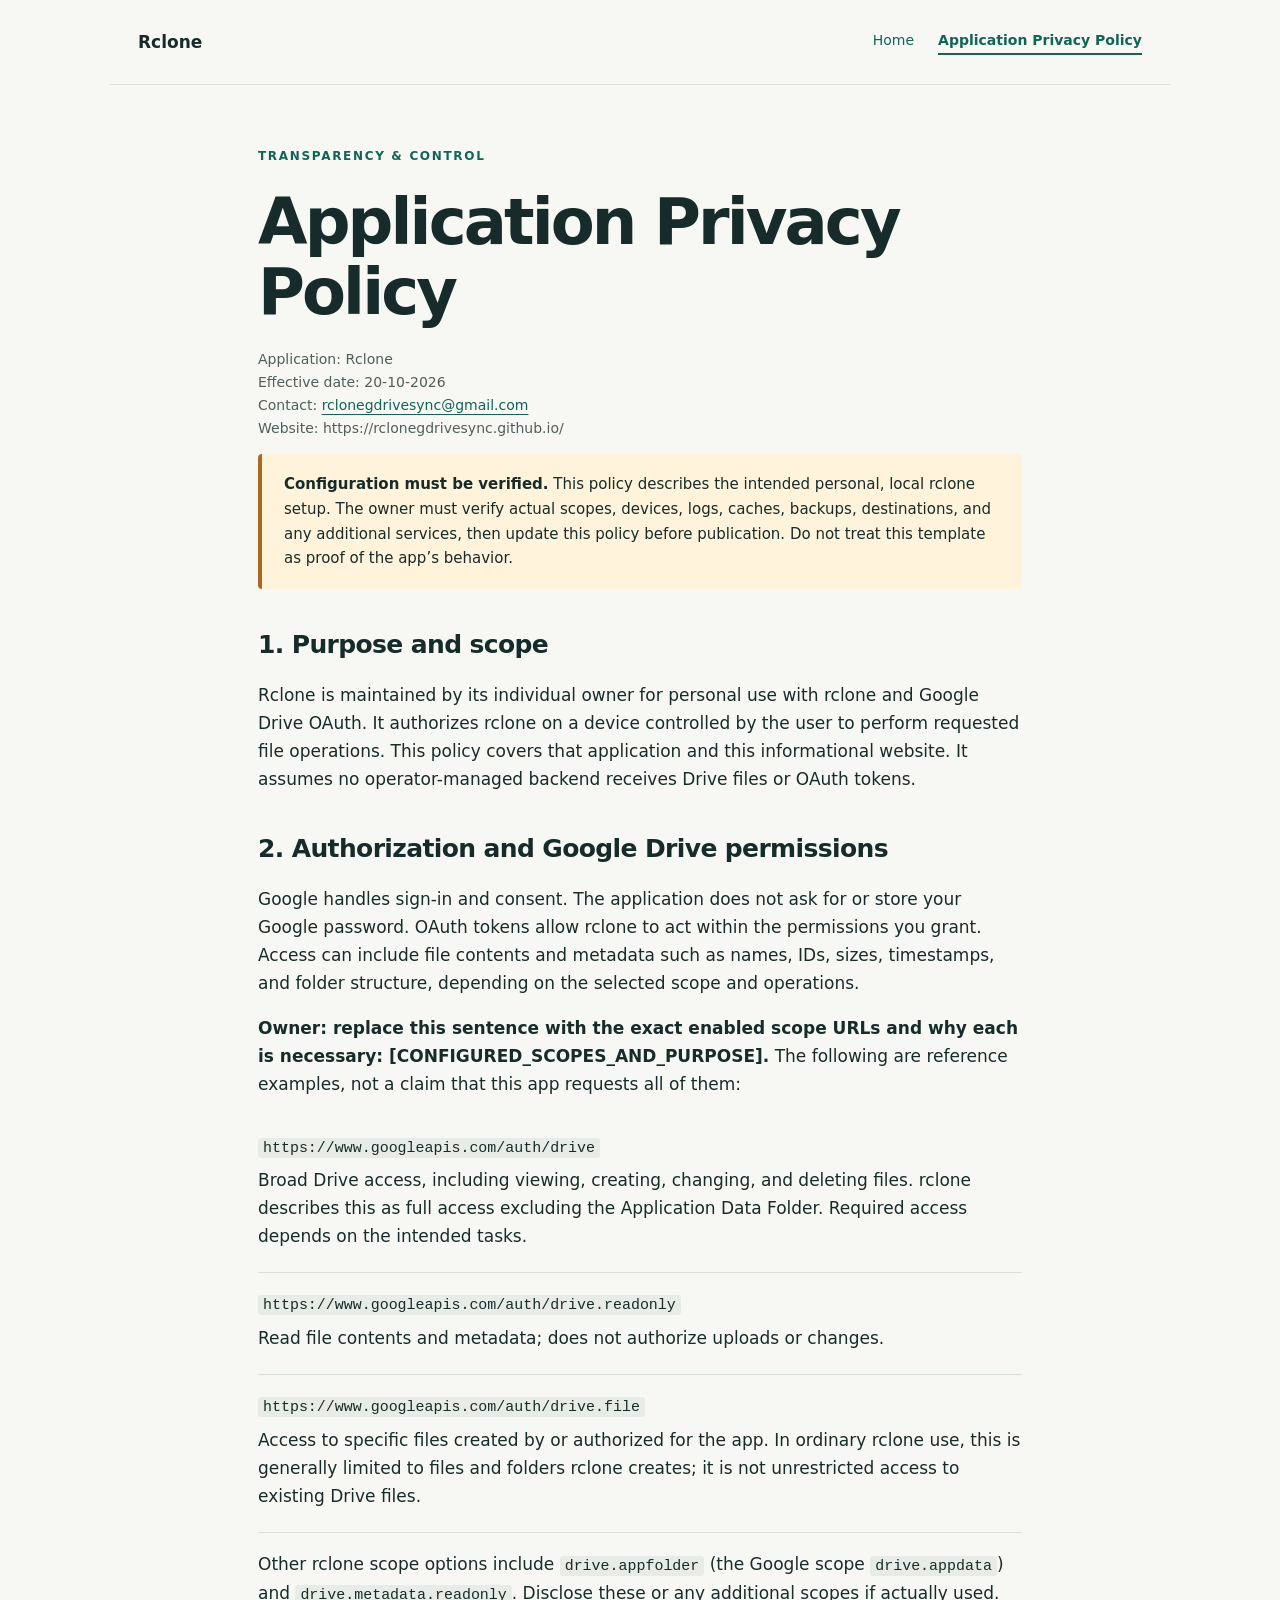
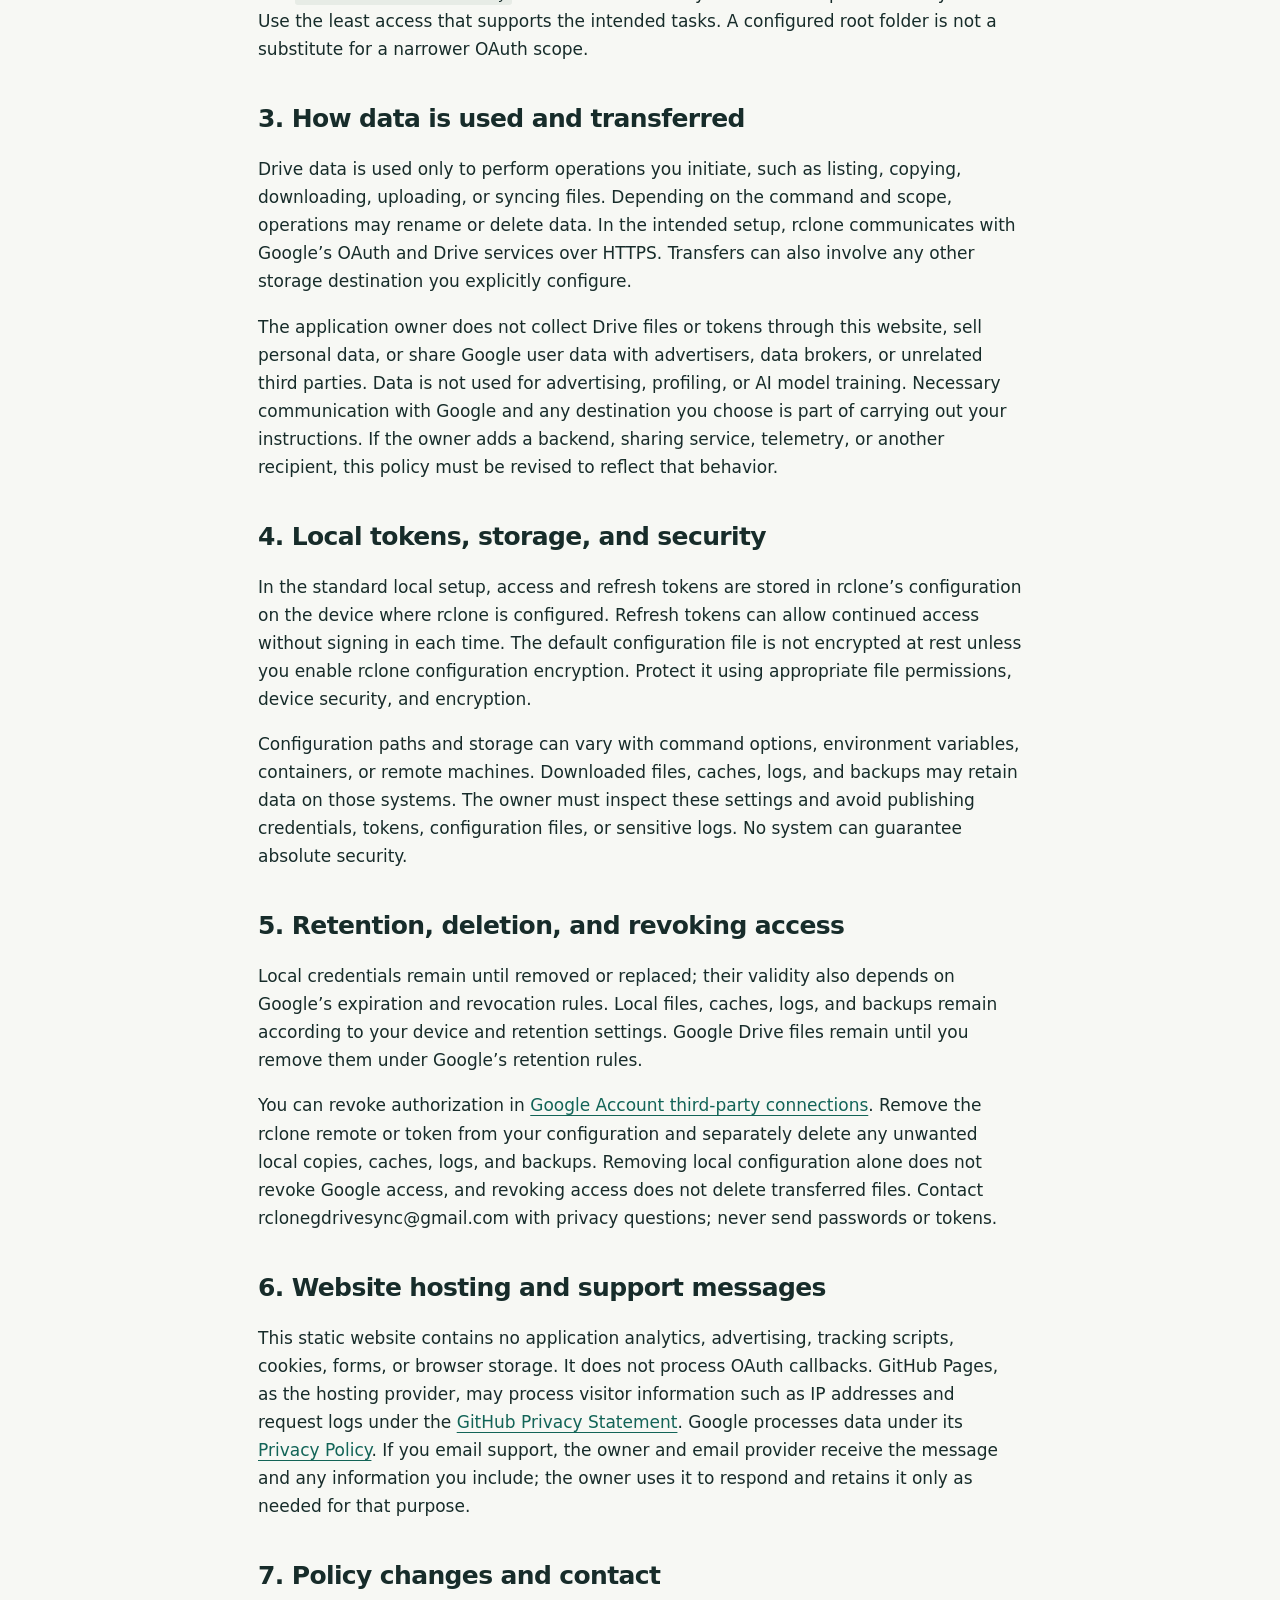
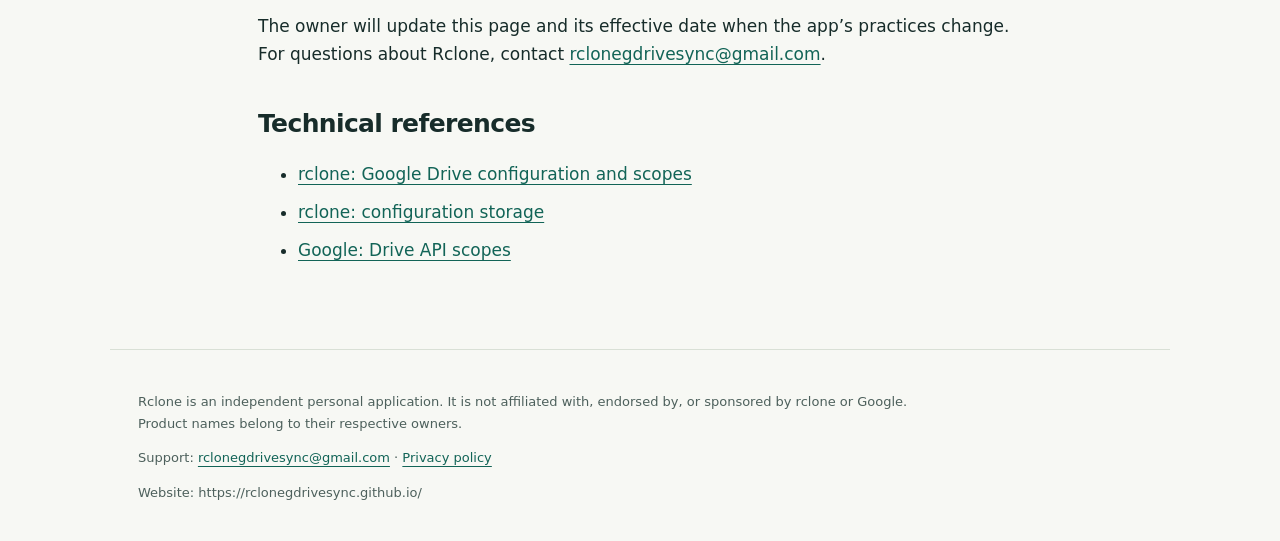
==== privacy.html @ efc9f5d7 "Add files via upload" ====
<!doctype html>
<html lang="en"><head><meta charset="utf-8"><meta name="viewport" content="width=device-width, initial-scale=1"><meta name="description" content="Personal Google Drive OAuth application for local rclone use. Application information and privacy policy."><title>Application Privacy Policy · Rclone</title><link rel="stylesheet" href="styles.css"></head>
<body><a class="skip" href="#main">Skip to content</a><header><a class="brand" href="index.html">Rclone</a><nav aria-label="Main navigation"><a href="index.html" >Home</a><a href="privacy.html" aria-current="page">Application Privacy Policy</a></nav></header><main id="main" class="policy"><p class="eyebrow">Transparency &amp; control</p><h1>Application Privacy Policy</h1><p class="meta">Application: Rclone<br>Effective date: 20-10-2026<br>Contact: <a href="mailto:rclonegdrivesync@gmail.com">rclonegdrivesync@gmail.com</a><br>Website: https://rclonegdrivesync.github.io/</p><div class="notice"><strong>Configuration must be verified.</strong> This policy describes the intended personal, local rclone setup. The owner must verify actual scopes, devices, logs, caches, backups, destinations, and any additional services, then update this policy before publication. Do not treat this template as proof of the app’s behavior.</div><h2>1. Purpose and scope</h2><p>Rclone is maintained by its individual owner for personal use with rclone and Google Drive OAuth. It authorizes rclone on a device controlled by the user to perform requested file operations. This policy covers that application and this informational website. It assumes no operator-managed backend receives Drive files or OAuth tokens.</p><h2>2. Authorization and Google Drive permissions</h2><p>Google handles sign-in and consent. The application does not ask for or store your Google password. OAuth tokens allow rclone to act within the permissions you grant. Access can include file contents and metadata such as names, IDs, sizes, timestamps, and folder structure, depending on the selected scope and operations.</p><p><strong>Owner: replace this sentence with the exact enabled scope URLs and why each is necessary: [CONFIGURED_SCOPES_AND_PURPOSE].</strong> The following are reference examples, not a claim that this app requests all of them:</p><div class="scope"><code>https://www.googleapis.com/auth/drive</code><p>Broad Drive access, including viewing, creating, changing, and deleting files. rclone describes this as full access excluding the Application Data Folder. Required access depends on the intended tasks.</p></div><div class="scope"><code>https://www.googleapis.com/auth/drive.readonly</code><p>Read file contents and metadata; does not authorize uploads or changes.</p></div><div class="scope"><code>https://www.googleapis.com/auth/drive.file</code><p>Access to specific files created by or authorized for the app. In ordinary rclone use, this is generally limited to files and folders rclone creates; it is not unrestricted access to existing Drive files.</p></div><p>Other rclone scope options include <code>drive.appfolder</code> (the Google scope <code>drive.appdata</code>) and <code>drive.metadata.readonly</code>. Disclose these or any additional scopes if actually used. Use the least access that supports the intended tasks. A configured root folder is not a substitute for a narrower OAuth scope.</p><h2>3. How data is used and transferred</h2><p>Drive data is used only to perform operations you initiate, such as listing, copying, downloading, uploading, or syncing files. Depending on the command and scope, operations may rename or delete data. In the intended setup, rclone communicates with Google’s OAuth and Drive services over HTTPS. Transfers can also involve any other storage destination you explicitly configure.</p><p>The application owner does not collect Drive files or tokens through this website, sell personal data, or share Google user data with advertisers, data brokers, or unrelated third parties. Data is not used for advertising, profiling, or AI model training. Necessary communication with Google and any destination you choose is part of carrying out your instructions. If the owner adds a backend, sharing service, telemetry, or another recipient, this policy must be revised to reflect that behavior.</p><h2>4. Local tokens, storage, and security</h2><p>In the standard local setup, access and refresh tokens are stored in rclone’s configuration on the device where rclone is configured. Refresh tokens can allow continued access without signing in each time. The default configuration file is not encrypted at rest unless you enable rclone configuration encryption. Protect it using appropriate file permissions, device security, and encryption.</p><p>Configuration paths and storage can vary with command options, environment variables, containers, or remote machines. Downloaded files, caches, logs, and backups may retain data on those systems. The owner must inspect these settings and avoid publishing credentials, tokens, configuration files, or sensitive logs. No system can guarantee absolute security.</p><h2>5. Retention, deletion, and revoking access</h2><p>Local credentials remain until removed or replaced; their validity also depends on Google’s expiration and revocation rules. Local files, caches, logs, and backups remain according to your device and retention settings. Google Drive files remain until you remove them under Google’s retention rules.</p><p>You can revoke authorization in <a href="https://myaccount.google.com/connections">Google Account third-party connections</a>. Remove the rclone remote or token from your configuration and separately delete any unwanted local copies, caches, logs, and backups. Removing local configuration alone does not revoke Google access, and revoking access does not delete transferred files. Contact rclonegdrivesync@gmail.com with privacy questions; never send passwords or tokens.</p><h2>6. Website hosting and support messages</h2><p>This static website contains no application analytics, advertising, tracking scripts, cookies, forms, or browser storage. It does not process OAuth callbacks. GitHub Pages, as the hosting provider, may process visitor information such as IP addresses and request logs under the <a href="https://docs.github.com/en/site-policy/privacy-policies/github-general-privacy-statement">GitHub Privacy Statement</a>. Google processes data under its <a href="https://policies.google.com/privacy">Privacy Policy</a>. If you email support, the owner and email provider receive the message and any information you include; the owner uses it to respond and retains it only as needed for that purpose.</p><h2>7. Policy changes and contact</h2><p>The owner will update this page and its effective date when the app’s practices change. For questions about Rclone, contact <a href="mailto:rclonegdrivesync@gmail.com">rclonegdrivesync@gmail.com</a>.</p><h2>Technical references</h2><ul><li><a href="https://rclone.org/drive/">rclone: Google Drive configuration and scopes</a></li><li><a href="https://rclone.org/docs/#config-config-file">rclone: configuration storage</a></li><li><a href="https://developers.google.com/workspace/drive/api/guides/api-specific-auth">Google: Drive API scopes</a></li></ul></main><footer><p>Rclone is an independent personal application. It is not affiliated with, endorsed by, or sponsored by rclone or Google. Product names belong to their respective owners.</p><p>Support: <a href="mailto:rclonegdrivesync@gmail.com">rclonegdrivesync@gmail.com</a> · <a href="privacy.html">Privacy policy</a></p><p>Website: https://rclonegdrivesync.github.io/</p></footer></body></html>
---- styles.css ----
*{box-sizing:border-box}html{scroll-behavior:smooth}body{margin:0;background:#f7f8f4;color:#172c2a;font:17px/1.65 system-ui,-apple-system,BlinkMacSystemFont,"Segoe UI",sans-serif}a{color:#126457;text-underline-offset:4px}a:focus-visible{outline:3px solid #ab5b21;outline-offset:5px}.skip{position:absolute;left:16px;top:-100px;background:white;padding:10px}.skip:focus{top:10px}header,main,footer{max-width:1060px;margin:auto;padding:28px}header{display:flex;align-items:center;justify-content:space-between;border-bottom:1px solid #d9e0d6;gap:20px}.brand{font-weight:750;text-decoration:none;color:inherit}nav{display:flex;gap:24px;flex-wrap:wrap}nav a{font-size:14px;text-decoration:none}nav a[aria-current]{font-weight:750;border-bottom:2px solid #126457}.eyebrow{font-size:12px;font-weight:750;letter-spacing:.14em;text-transform:uppercase;color:#126457;margin-top:34px}h1{font-size:clamp(36px,6vw,64px);line-height:1.1;letter-spacing:-.045em;max-width:820px;margin:20px 0}h2{font-size:25px;line-height:1.25;letter-spacing:-.025em;margin-top:40px}h3{font-size:18px}.lead{font-size:21px;max-width:740px;color:#405550}.button{display:inline-block;background:#164e43;color:white;padding:12px 21px;border-radius:7px;text-decoration:none;font-weight:650;margin:12px 0 24px}.notice{padding:18px 22px;background:#fff3db;border-left:4px solid #ac6823;border-radius:4px;font-size:15px}.grid{display:grid;grid-template-columns:repeat(3,1fr);gap:24px;margin:34px 0}.card{border-top:2px solid #639486;padding-top:16px}.number{font-size:13px;color:#126457;font-weight:750}.flow{display:flex;align-items:center;justify-content:space-between;gap:18px;background:#e6eee7;border-radius:12px;padding:28px;margin:34px 0;font-weight:650}.flow small{display:block;font-size:13px;font-weight:400}.policy{max-width:820px}code{font-size:.88em;background:#e7ece6;padding:2px 5px;border-radius:3px;overflow-wrap:anywhere}.meta{font-size:14px;color:#4d605c}.scope{padding:16px 0;border-bottom:1px solid #d9e0d6}.scope p{margin:6px 0}footer{border-top:1px solid #d9e0d6;margin-top:40px;font-size:13px;color:#4d605c}footer p{max-width:800px}li{margin-bottom:10px}@media(max-width:650px){header{align-items:flex-start;flex-direction:column}header,main,footer{padding:22px}.grid{grid-template-columns:1fr;gap:12px}.flow{flex-direction:column;align-items:flex-start}.lead{font-size:19px}nav{gap:20px}}@media(prefers-reduced-motion:reduce){html{scroll-behavior:auto}}
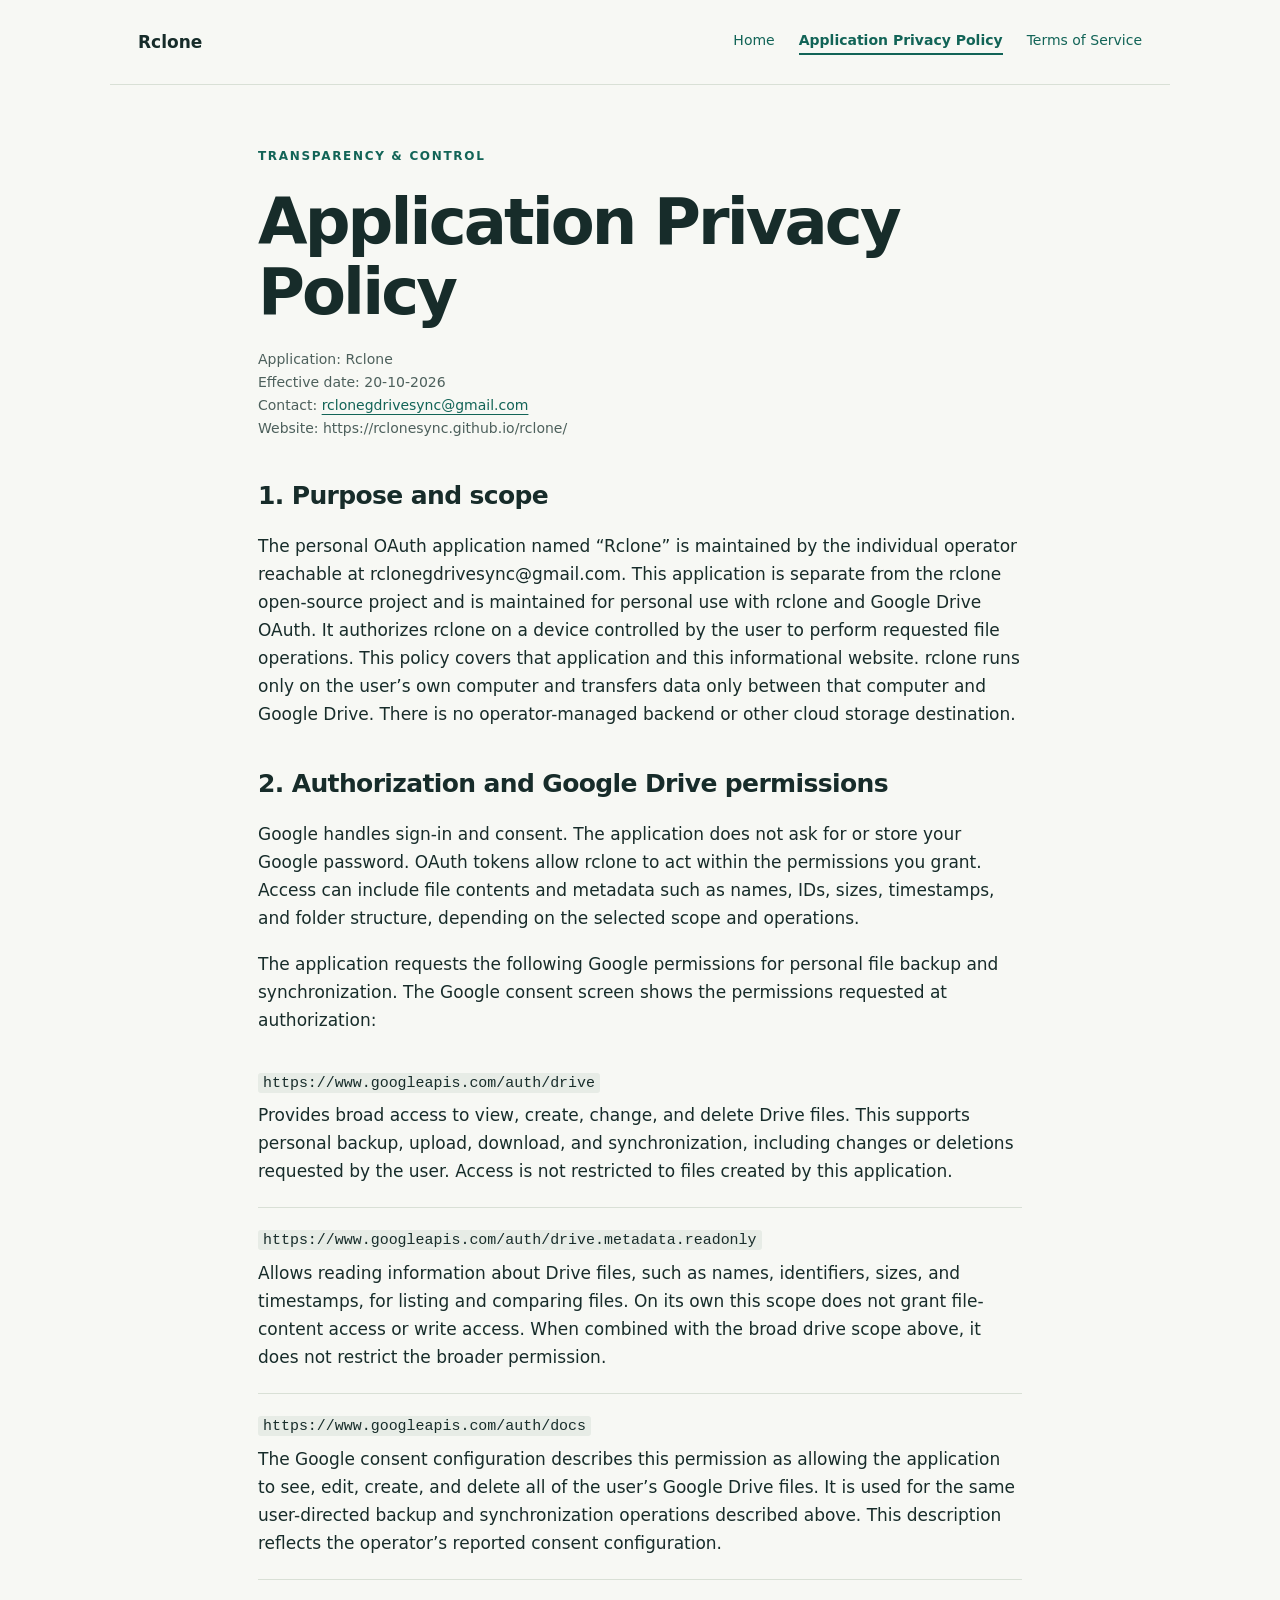
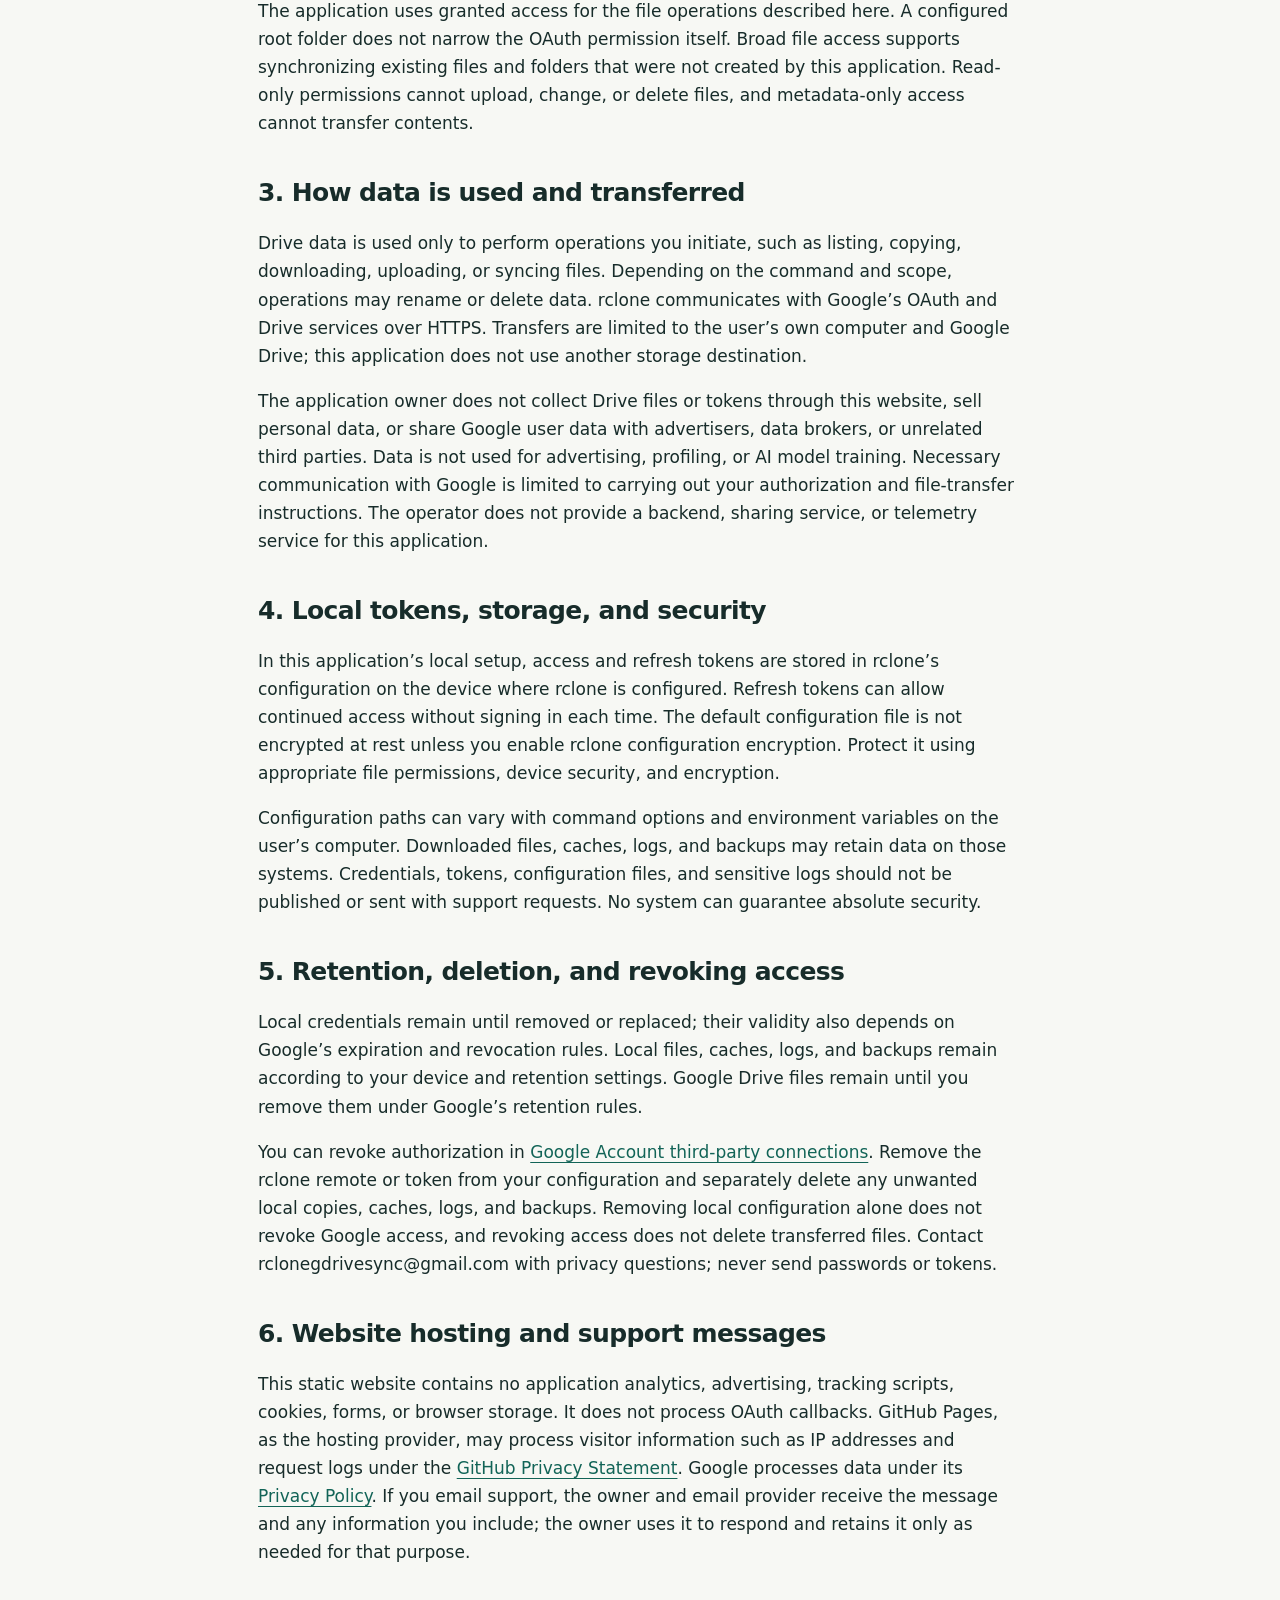
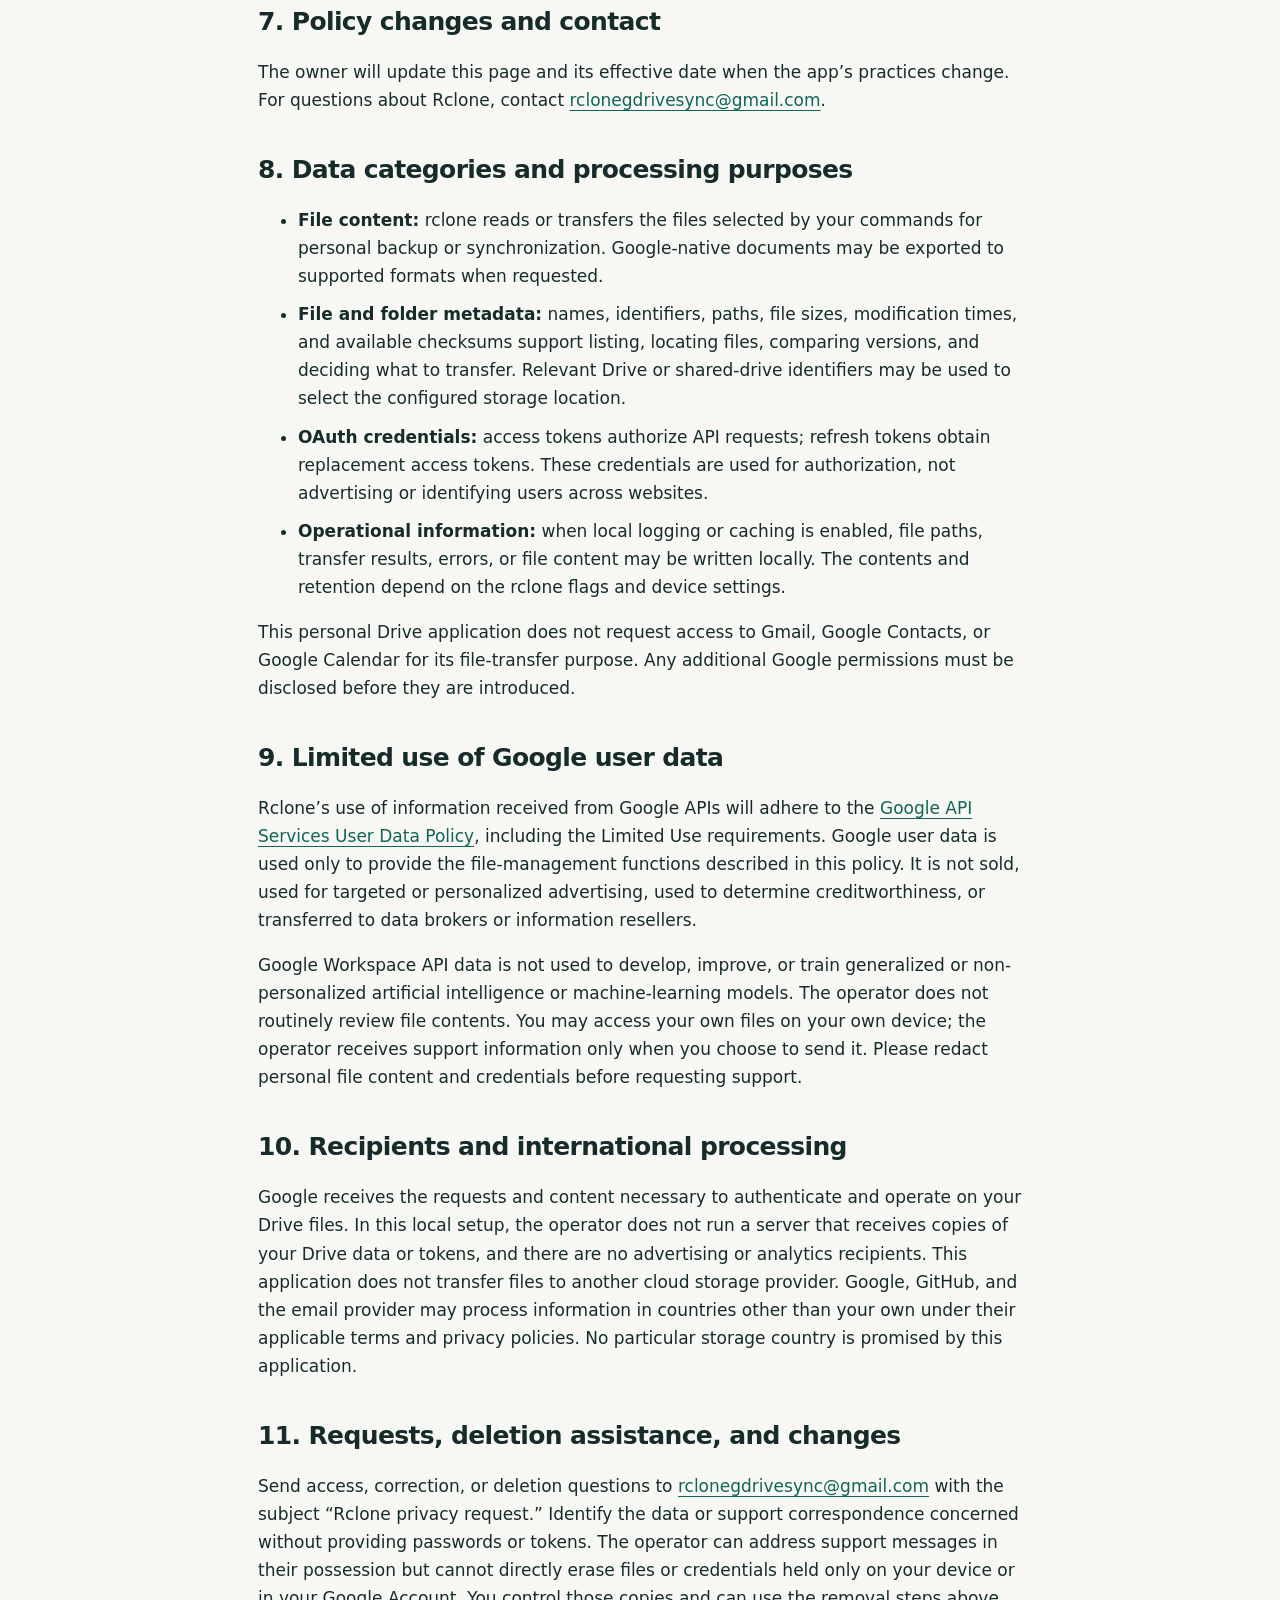
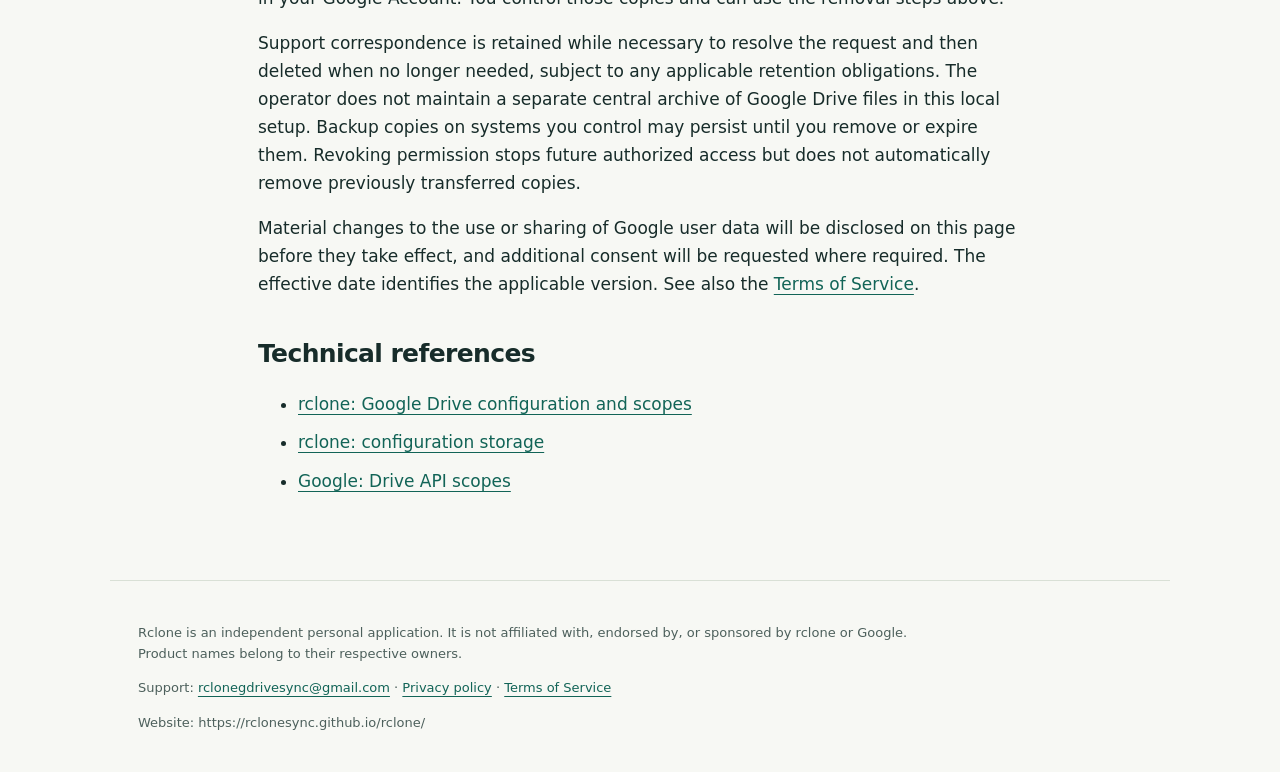
==== commit c7795976: "Add files via upload" ====
--- a/privacy.html
+++ b/privacy.html
@@ -1,3 +1,3 @@
 <!doctype html>
 <html lang="en"><head><meta charset="utf-8"><meta name="viewport" content="width=device-width, initial-scale=1"><meta name="description" content="Personal Google Drive OAuth application for local rclone use. Application information and privacy policy."><title>Application Privacy Policy · Rclone</title><link rel="stylesheet" href="styles.css"></head>
-<body><a class="skip" href="#main">Skip to content</a><header><a class="brand" href="index.html">Rclone</a><nav aria-label="Main navigation"><a href="index.html" >Home</a><a href="privacy.html" aria-current="page">Application Privacy Policy</a></nav></header><main id="main" class="policy"><p class="eyebrow">Transparency &amp; control</p><h1>Application Privacy Policy</h1><p class="meta">Application: Rclone<br>Effective date: 20-10-2026<br>Contact: <a href="mailto:rclonegdrivesync@gmail.com">rclonegdrivesync@gmail.com</a><br>Website: https://rclonegdrivesync.github.io/</p><div class="notice"><strong>Configuration must be verified.</strong> This policy describes the intended personal, local rclone setup. The owner must verify actual scopes, devices, logs, caches, backups, destinations, and any additional services, then update this policy before publication. Do not treat this template as proof of the app’s behavior.</div><h2>1. Purpose and scope</h2><p>Rclone is maintained by its individual owner for personal use with rclone and Google Drive OAuth. It authorizes rclone on a device controlled by the user to perform requested file operations. This policy covers that application and this informational website. It assumes no operator-managed backend receives Drive files or OAuth tokens.</p><h2>2. Authorization and Google Drive permissions</h2><p>Google handles sign-in and consent. The application does not ask for or store your Google password. OAuth tokens allow rclone to act within the permissions you grant. Access can include file contents and metadata such as names, IDs, sizes, timestamps, and folder structure, depending on the selected scope and operations.</p><p><strong>Owner: replace this sentence with the exact enabled scope URLs and why each is necessary: [CONFIGURED_SCOPES_AND_PURPOSE].</strong> The following are reference examples, not a claim that this app requests all of them:</p><div class="scope"><code>https://www.googleapis.com/auth/drive</code><p>Broad Drive access, including viewing, creating, changing, and deleting files. rclone describes this as full access excluding the Application Data Folder. Required access depends on the intended tasks.</p></div><div class="scope"><code>https://www.googleapis.com/auth/drive.readonly</code><p>Read file contents and metadata; does not authorize uploads or changes.</p></div><div class="scope"><code>https://www.googleapis.com/auth/drive.file</code><p>Access to specific files created by or authorized for the app. In ordinary rclone use, this is generally limited to files and folders rclone creates; it is not unrestricted access to existing Drive files.</p></div><p>Other rclone scope options include <code>drive.appfolder</code> (the Google scope <code>drive.appdata</code>) and <code>drive.metadata.readonly</code>. Disclose these or any additional scopes if actually used. Use the least access that supports the intended tasks. A configured root folder is not a substitute for a narrower OAuth scope.</p><h2>3. How data is used and transferred</h2><p>Drive data is used only to perform operations you initiate, such as listing, copying, downloading, uploading, or syncing files. Depending on the command and scope, operations may rename or delete data. In the intended setup, rclone communicates with Google’s OAuth and Drive services over HTTPS. Transfers can also involve any other storage destination you explicitly configure.</p><p>The application owner does not collect Drive files or tokens through this website, sell personal data, or share Google user data with advertisers, data brokers, or unrelated third parties. Data is not used for advertising, profiling, or AI model training. Necessary communication with Google and any destination you choose is part of carrying out your instructions. If the owner adds a backend, sharing service, telemetry, or another recipient, this policy must be revised to reflect that behavior.</p><h2>4. Local tokens, storage, and security</h2><p>In the standard local setup, access and refresh tokens are stored in rclone’s configuration on the device where rclone is configured. Refresh tokens can allow continued access without signing in each time. The default configuration file is not encrypted at rest unless you enable rclone configuration encryption. Protect it using appropriate file permissions, device security, and encryption.</p><p>Configuration paths and storage can vary with command options, environment variables, containers, or remote machines. Downloaded files, caches, logs, and backups may retain data on those systems. The owner must inspect these settings and avoid publishing credentials, tokens, configuration files, or sensitive logs. No system can guarantee absolute security.</p><h2>5. Retention, deletion, and revoking access</h2><p>Local credentials remain until removed or replaced; their validity also depends on Google’s expiration and revocation rules. Local files, caches, logs, and backups remain according to your device and retention settings. Google Drive files remain until you remove them under Google’s retention rules.</p><p>You can revoke authorization in <a href="https://myaccount.google.com/connections">Google Account third-party connections</a>. Remove the rclone remote or token from your configuration and separately delete any unwanted local copies, caches, logs, and backups. Removing local configuration alone does not revoke Google access, and revoking access does not delete transferred files. Contact rclonegdrivesync@gmail.com with privacy questions; never send passwords or tokens.</p><h2>6. Website hosting and support messages</h2><p>This static website contains no application analytics, advertising, tracking scripts, cookies, forms, or browser storage. It does not process OAuth callbacks. GitHub Pages, as the hosting provider, may process visitor information such as IP addresses and request logs under the <a href="https://docs.github.com/en/site-policy/privacy-policies/github-general-privacy-statement">GitHub Privacy Statement</a>. Google processes data under its <a href="https://policies.google.com/privacy">Privacy Policy</a>. If you email support, the owner and email provider receive the message and any information you include; the owner uses it to respond and retains it only as needed for that purpose.</p><h2>7. Policy changes and contact</h2><p>The owner will update this page and its effective date when the app’s practices change. For questions about Rclone, contact <a href="mailto:rclonegdrivesync@gmail.com">rclonegdrivesync@gmail.com</a>.</p><h2>Technical references</h2><ul><li><a href="https://rclone.org/drive/">rclone: Google Drive configuration and scopes</a></li><li><a href="https://rclone.org/docs/#config-config-file">rclone: configuration storage</a></li><li><a href="https://developers.google.com/workspace/drive/api/guides/api-specific-auth">Google: Drive API scopes</a></li></ul></main><footer><p>Rclone is an independent personal application. It is not affiliated with, endorsed by, or sponsored by rclone or Google. Product names belong to their respective owners.</p><p>Support: <a href="mailto:rclonegdrivesync@gmail.com">rclonegdrivesync@gmail.com</a> · <a href="privacy.html">Privacy policy</a></p><p>Website: https://rclonegdrivesync.github.io/</p></footer></body></html>+<body><a class="skip" href="#main">Skip to content</a><header><a class="brand" href="index.html">Rclone</a><nav aria-label="Main navigation"><a href="index.html" >Home</a><a href="privacy.html" aria-current="page">Application Privacy Policy</a><a href="terms.html">Terms of Service</a></nav></header><main id="main" class="policy"><p class="eyebrow">Transparency &amp; control</p><h1>Application Privacy Policy</h1><p class="meta">Application: Rclone<br>Effective date: 20-10-2026<br>Contact: <a href="mailto:rclonegdrivesync@gmail.com">rclonegdrivesync@gmail.com</a><br>Website: https://rclonesync.github.io/rclone/</p><h2>1. Purpose and scope</h2><p>The personal OAuth application named “Rclone” is maintained by the individual operator reachable at rclonegdrivesync@gmail.com. This application is separate from the rclone open-source project and is maintained for personal use with rclone and Google Drive OAuth. It authorizes rclone on a device controlled by the user to perform requested file operations. This policy covers that application and this informational website. rclone runs only on the user’s own computer and transfers data only between that computer and Google Drive. There is no operator-managed backend or other cloud storage destination.</p><h2>2. Authorization and Google Drive permissions</h2><p>Google handles sign-in and consent. The application does not ask for or store your Google password. OAuth tokens allow rclone to act within the permissions you grant. Access can include file contents and metadata such as names, IDs, sizes, timestamps, and folder structure, depending on the selected scope and operations.</p><p>The application requests the following Google permissions for personal file backup and synchronization. The Google consent screen shows the permissions requested at authorization:</p><div class="scope"><code>https://www.googleapis.com/auth/drive</code><p>Provides broad access to view, create, change, and delete Drive files. This supports personal backup, upload, download, and synchronization, including changes or deletions requested by the user. Access is not restricted to files created by this application.</p></div><div class="scope"><code>https://www.googleapis.com/auth/drive.metadata.readonly</code><p>Allows reading information about Drive files, such as names, identifiers, sizes, and timestamps, for listing and comparing files. On its own this scope does not grant file-content access or write access. When combined with the broad drive scope above, it does not restrict the broader permission.</p></div><div class="scope"><code>https://www.googleapis.com/auth/docs</code><p>The Google consent configuration describes this permission as allowing the application to see, edit, create, and delete all of the user’s Google Drive files. It is used for the same user-directed backup and synchronization operations described above. This description reflects the operator’s reported consent configuration.</p></div><p>The application uses granted access for the file operations described here. A configured root folder does not narrow the OAuth permission itself. Broad file access supports synchronizing existing files and folders that were not created by this application. Read-only permissions cannot upload, change, or delete files, and metadata-only access cannot transfer contents.</p><h2>3. How data is used and transferred</h2><p>Drive data is used only to perform operations you initiate, such as listing, copying, downloading, uploading, or syncing files. Depending on the command and scope, operations may rename or delete data. rclone communicates with Google’s OAuth and Drive services over HTTPS. Transfers are limited to the user’s own computer and Google Drive; this application does not use another storage destination.</p><p>The application owner does not collect Drive files or tokens through this website, sell personal data, or share Google user data with advertisers, data brokers, or unrelated third parties. Data is not used for advertising, profiling, or AI model training. Necessary communication with Google is limited to carrying out your authorization and file-transfer instructions. The operator does not provide a backend, sharing service, or telemetry service for this application.</p><h2>4. Local tokens, storage, and security</h2><p>In this application’s local setup, access and refresh tokens are stored in rclone’s configuration on the device where rclone is configured. Refresh tokens can allow continued access without signing in each time. The default configuration file is not encrypted at rest unless you enable rclone configuration encryption. Protect it using appropriate file permissions, device security, and encryption.</p><p>Configuration paths can vary with command options and environment variables on the user’s computer. Downloaded files, caches, logs, and backups may retain data on those systems. Credentials, tokens, configuration files, and sensitive logs should not be published or sent with support requests. No system can guarantee absolute security.</p><h2>5. Retention, deletion, and revoking access</h2><p>Local credentials remain until removed or replaced; their validity also depends on Google’s expiration and revocation rules. Local files, caches, logs, and backups remain according to your device and retention settings. Google Drive files remain until you remove them under Google’s retention rules.</p><p>You can revoke authorization in <a href="https://myaccount.google.com/connections">Google Account third-party connections</a>. Remove the rclone remote or token from your configuration and separately delete any unwanted local copies, caches, logs, and backups. Removing local configuration alone does not revoke Google access, and revoking access does not delete transferred files. Contact rclonegdrivesync@gmail.com with privacy questions; never send passwords or tokens.</p><h2>6. Website hosting and support messages</h2><p>This static website contains no application analytics, advertising, tracking scripts, cookies, forms, or browser storage. It does not process OAuth callbacks. GitHub Pages, as the hosting provider, may process visitor information such as IP addresses and request logs under the <a href="https://docs.github.com/en/site-policy/privacy-policies/github-general-privacy-statement">GitHub Privacy Statement</a>. Google processes data under its <a href="https://policies.google.com/privacy">Privacy Policy</a>. If you email support, the owner and email provider receive the message and any information you include; the owner uses it to respond and retains it only as needed for that purpose.</p><h2>7. Policy changes and contact</h2><p>The owner will update this page and its effective date when the app’s practices change. For questions about Rclone, contact <a href="mailto:rclonegdrivesync@gmail.com">rclonegdrivesync@gmail.com</a>.</p><h2>8. Data categories and processing purposes</h2><ul><li><strong>File content:</strong> rclone reads or transfers the files selected by your commands for personal backup or synchronization. Google-native documents may be exported to supported formats when requested.</li><li><strong>File and folder metadata:</strong> names, identifiers, paths, file sizes, modification times, and available checksums support listing, locating files, comparing versions, and deciding what to transfer. Relevant Drive or shared-drive identifiers may be used to select the configured storage location.</li><li><strong>OAuth credentials:</strong> access tokens authorize API requests; refresh tokens obtain replacement access tokens. These credentials are used for authorization, not advertising or identifying users across websites.</li><li><strong>Operational information:</strong> when local logging or caching is enabled, file paths, transfer results, errors, or file content may be written locally. The contents and retention depend on the rclone flags and device settings.</li></ul><p>This personal Drive application does not request access to Gmail, Google Contacts, or Google Calendar for its file-transfer purpose. Any additional Google permissions must be disclosed before they are introduced.</p><h2>9. Limited use of Google user data</h2><p>Rclone’s use of information received from Google APIs will adhere to the <a href="https://developers.google.com/terms/api-services-user-data-policy">Google API Services User Data Policy</a>, including the Limited Use requirements. Google user data is used only to provide the file-management functions described in this policy. It is not sold, used for targeted or personalized advertising, used to determine creditworthiness, or transferred to data brokers or information resellers.</p><p>Google Workspace API data is not used to develop, improve, or train generalized or non-personalized artificial intelligence or machine-learning models. The operator does not routinely review file contents. You may access your own files on your own device; the operator receives support information only when you choose to send it. Please redact personal file content and credentials before requesting support.</p><h2>10. Recipients and international processing</h2><p>Google receives the requests and content necessary to authenticate and operate on your Drive files. In this local setup, the operator does not run a server that receives copies of your Drive data or tokens, and there are no advertising or analytics recipients. This application does not transfer files to another cloud storage provider. Google, GitHub, and the email provider may process information in countries other than your own under their applicable terms and privacy policies. No particular storage country is promised by this application.</p><h2>11. Requests, deletion assistance, and changes</h2><p>Send access, correction, or deletion questions to <a href="mailto:rclonegdrivesync@gmail.com">rclonegdrivesync@gmail.com</a> with the subject “Rclone privacy request.” Identify the data or support correspondence concerned without providing passwords or tokens. The operator can address support messages in their possession but cannot directly erase files or credentials held only on your device or in your Google Account. You control those copies and can use the removal steps above.</p><p>Support correspondence is retained while necessary to resolve the request and then deleted when no longer needed, subject to any applicable retention obligations. The operator does not maintain a separate central archive of Google Drive files in this local setup. Backup copies on systems you control may persist until you remove or expire them. Revoking permission stops future authorized access but does not automatically remove previously transferred copies.</p><p>Material changes to the use or sharing of Google user data will be disclosed on this page before they take effect, and additional consent will be requested where required. The effective date identifies the applicable version. See also the <a href="terms.html">Terms of Service</a>.</p><h2>Technical references</h2><ul><li><a href="https://rclone.org/drive/">rclone: Google Drive configuration and scopes</a></li><li><a href="https://rclone.org/docs/#config-config-file">rclone: configuration storage</a></li><li><a href="https://developers.google.com/workspace/drive/api/guides/api-specific-auth">Google: Drive API scopes</a></li></ul></main><footer><p>Rclone is an independent personal application. It is not affiliated with, endorsed by, or sponsored by rclone or Google. Product names belong to their respective owners.</p><p>Support: <a href="mailto:rclonegdrivesync@gmail.com">rclonegdrivesync@gmail.com</a> · <a href="privacy.html">Privacy policy</a> · <a href="terms.html">Terms of Service</a></p><p>Website: https://rclonesync.github.io/rclone/</p></footer></body></html>
